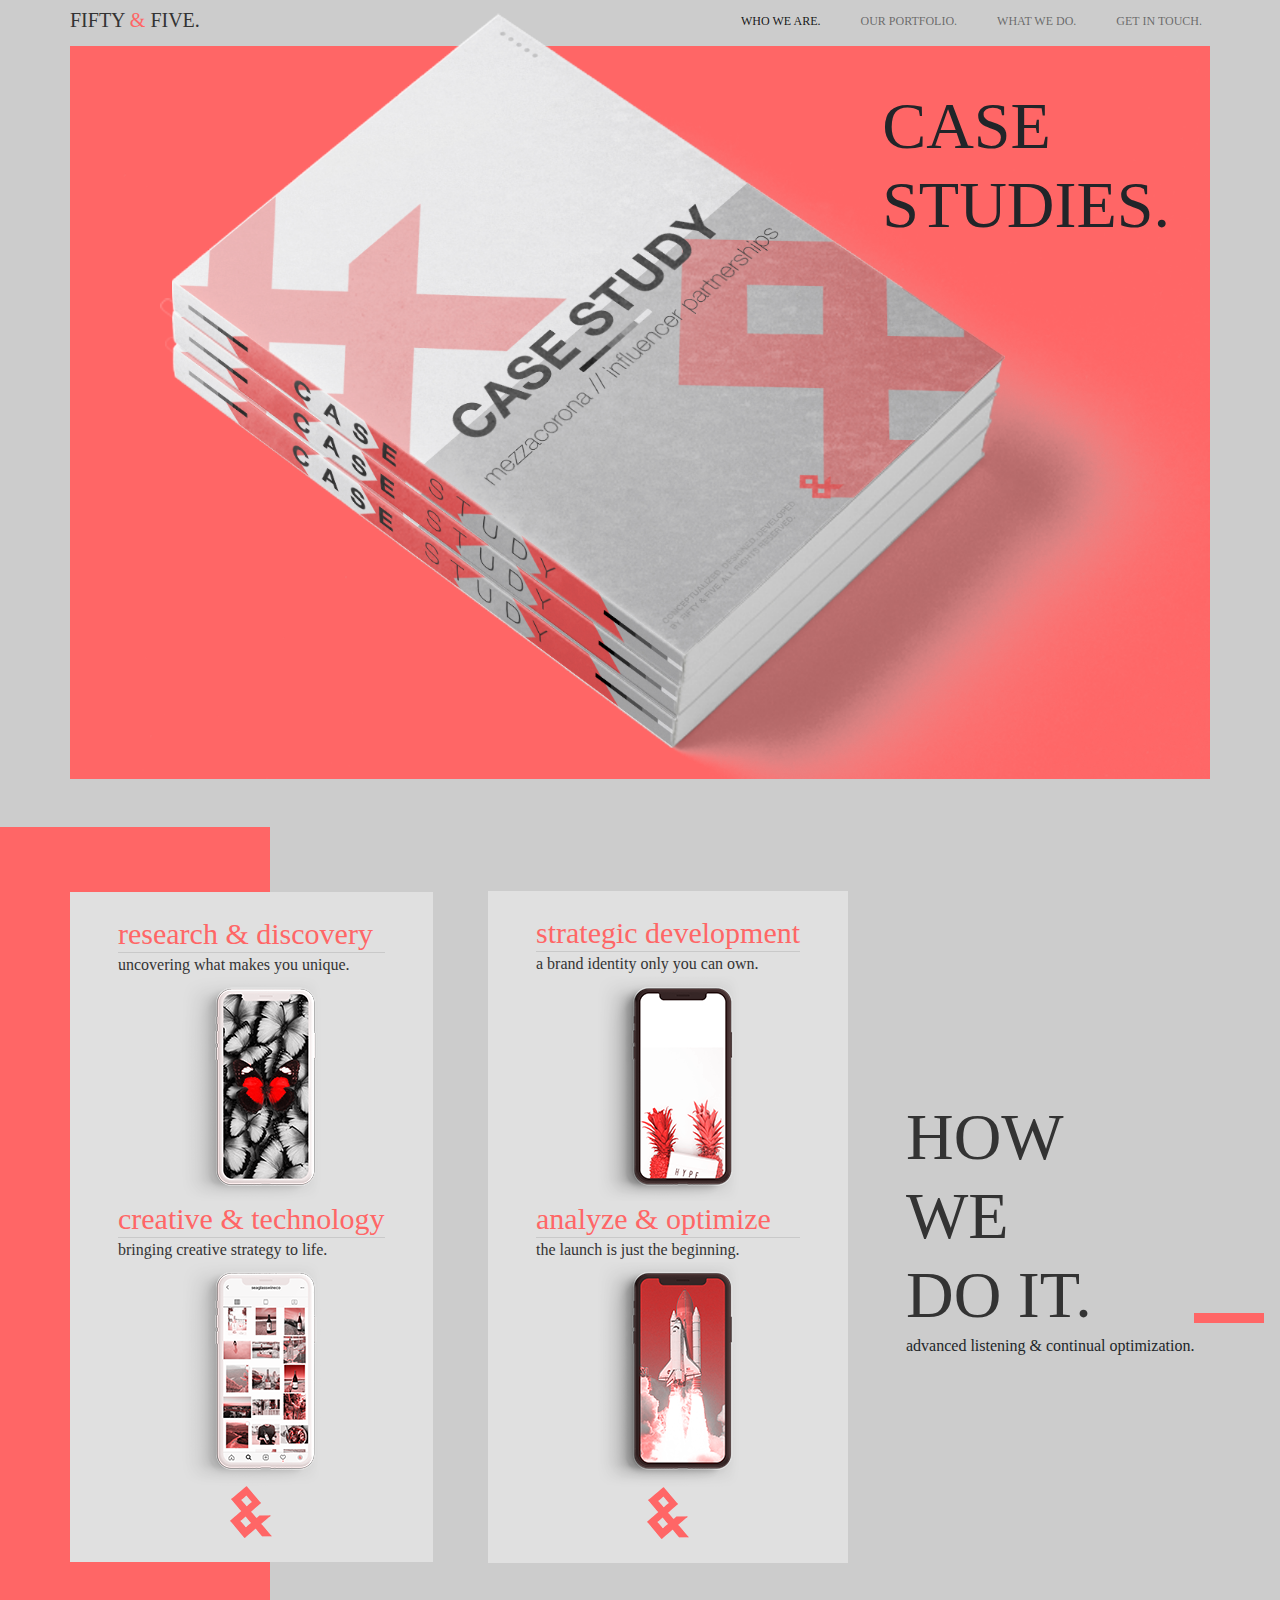
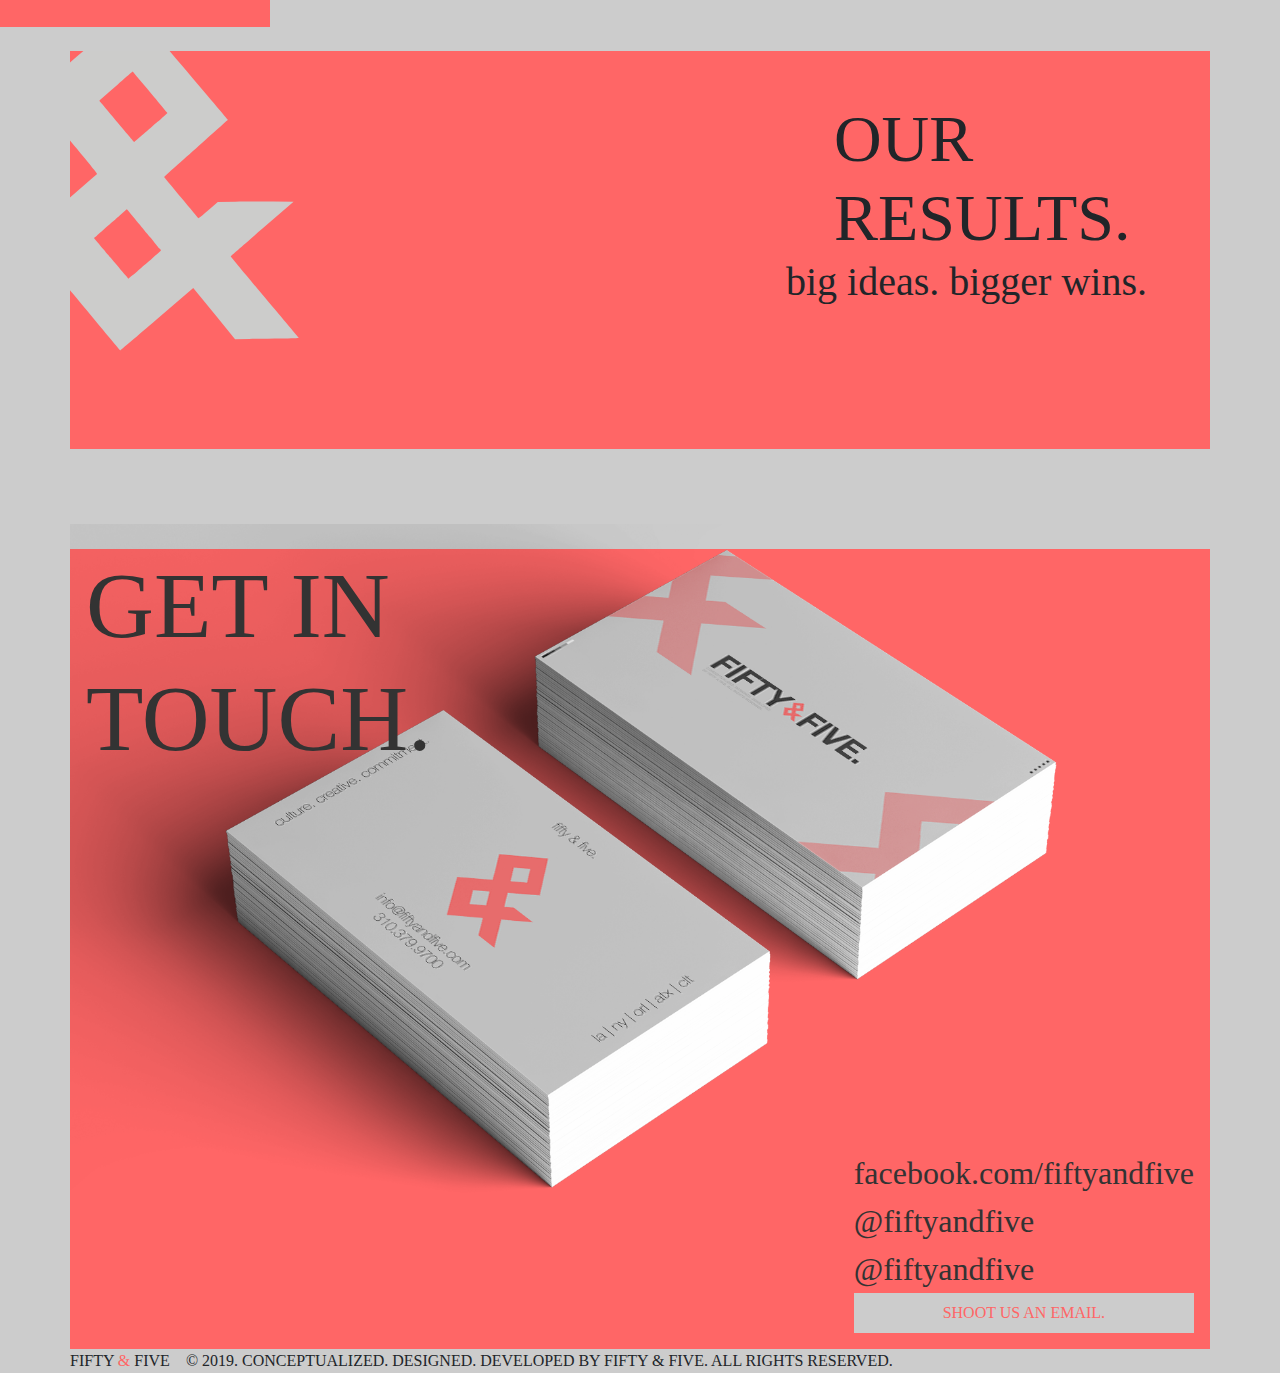
==== FiftyAndFive/buildout/case_studies.html @ cce362c5 "case studies page" ====
<html>
    <head>
    	<meta charset="utf-8" />
		<meta name="viewport" content="width=device-width,height=device-height,user-scalable=no,initial-scale=1.0,maximum-scale=1.0,minimum-scale=1.0,shrink-to-fit=no"
		/>
        <title>Fifty &amp; Five.</title>

        <link rel="stylesheet" href="https://maxcdn.bootstrapcdn.com/bootstrap/4.0.0/css/bootstrap.min.css" integrity="sha384-Gn5384xqQ1aoWXA+058RXPxPg6fy4IWvTNh0E263XmFcJlSAwiGgFAW/dAiS6JXm" crossorigin="anonymous">
		<link rel="stylesheet" type="text/css" media="screen" href="css/fiftyandfive.css">

        <script src="https://code.jquery.com/jquery-3.2.1.slim.min.js" integrity="sha384-KJ3o2DKtIkvYIK3UENzmM7KCkRr/rE9/Qpg6aAZGJwFDMVNA/GpGFF93hXpG5KkN" crossorigin="anonymous"></script>
		<script src="https://cdnjs.cloudflare.com/ajax/libs/popper.js/1.12.9/umd/popper.min.js" integrity="sha384-ApNbgh9B+Y1QKtv3Rn7W3mgPxhU9K/ScQsAP7hUibX39j7fakFPskvXusvfa0b4Q" crossorigin="anonymous"></script>
        
        <script src="https://maxcdn.bootstrapcdn.com/bootstrap/4.0.0/js/bootstrap.min.js" integrity="sha384-JZR6Spejh4U02d8jOt6vLEHfe/JQGiRRSQQxSfFWpi1MquVdAyjUar5+76PVCmYl" crossorigin="anonymous"></script>        
    </head>
    <body class="greybg">
        <div class="container mx-auto px-0">
            <div class="row px-0 mx-0">
                <div class="col px-0">
                    <a class="navbar-brand float-left darkgrey" href="#">FIFTY <span class="pink">&amp;</span> FIVE.</a>
                    <nav class="navbar navbar-expand-lg navbar-light float-right pt-1 pr-0 m-0">
                      <div class="collapse navbar-collapse" id="navbarNav">
                        <div class="d-block float-right">
                            <ul class="navbar-nav bold float-right darkgrey s-12">
                              <li class="nav-item active ">
                                <a class="nav-link" href="/#whoweare">WHO WE ARE.</span></a>
                              </li>
                              <li class="nav-item ml-4">
                                <a class="nav-link" href="/#ourportfolio">OUR PORTFOLIO.</a>
                              </li>
                              <li class="nav-item ml-4">
                                <a class="nav-link" href="/#whatwedo">WHAT WE DO.</a>
                              </li>
                               <li class="nav-item ml-4">
                                <a class="nav-link" href="/#getintouch">GET IN TOUCH.</a>
                              </li>
                            </ul>
                        </div>
                      </div>
                    </nav>

                </div>
            </div>
        	<div class="row px-0 mb-5 pinkbg mx-0">
        		<div class="col-xl p-0">
			        <div class="pinkbg">
                        <div class="position-absolute" style="top: 40px; right: 40px;">
                            <h2 class="drakgrey">CASE<br/>STUDIES.</h2>
                        </div>
                       <img class="img-fluid" src="images/case_studies_hero.png" style="margin-top:-7%"/>
                    </div>
        		</div>
        	</div>
            <div class="row px-0 my-4 row-reverse mx-0" style="width: 110%"> 
                <div class="col-xl text-center text-xl-left d-flex px-0">
                    <div class="align-self-center">
                        <a name="whatwedo"></a>
                        <div>
                            <h2 class="darkgrey">HOW<br/>WE<br/>DO IT.</h2>
                            <div class="position-absolute pinkbg" style="width: 70px; height:10px; right:60px; bottom:304px;"></div>
                        </div>
                        
                        <span class="thin">advanced listening &amp; continual optimization.</span>
                    </div>
                </div>
                <div class="col-xl d-flex px-0">
                    <div class="lightgreybg text-center text-xl-left align-self-center lightgreybg py-4 px-5">
                        <h3 class="pink thin s-30">strategic development</h3>
                        <hr class="my-0"/>
                        <span class="darkgrey bold">a brand identity only you can own.</span>
                        <div class="d-block text-center">
                            <img class="text-center img-fluid" src="images/cc_strategy_phone.png"/>
                        </div>
                        <h3 class="pink thin s-30">analyze &amp; optimize</h3>
                        <hr class="my-0"/>
                        <span class="darkgrey bold">the launch is just the beginning.</span>
                        <div class="d-block">
                            <img class="d-block img-fluid mx-auto" src="images/cc_analyze_phone.png"/>
                            <img class="d-block img-fluid mx-auto" src="images/cc_ff_amp.png"/>
                        </div>
                    </div>
                </div>

                <div class="col-xl d-flex px-0" style="min-height:800px;">
                    <div class="lightgreybg text-center text-xl-left align-self-center lightgreybg py-4 px-5">
                        <h3 class="pink thin s-30">research &amp; discovery</h3>
                        <hr class="my-0"/>
                        <span class="darkgrey bold">uncovering what makes you unique.</span>
                        <div class="d-block text-center">
                            <img class="text-center img-fluid" src="images/cc_rnd_phone.png"/>
                        </div>
                        <h3 class="pink thin s-30">creative &amp; technology</h3>
                        <hr class="my-0"/>
                        <span class="darkgrey bold">bringing creative strategy to life.</span>
                        <div class="d-block">
                            <img class="d-block img-fluid mx-auto" src="images/cc_cnt_phone.png"/>
                            <img class="d-block img-fluid mx-auto" src="images/cc_ff_amp.png"/>
                        </div>
                    </div>
                    <div class="pinkbg position-absolute h-100" style="margin-left:-100px; width:300px; z-index:-1;">
                    </div>
                </div>
            </div>
            <div class="row px-0 mb-5 pinkbg mx-0 pb-5">
                <div class="container pl-0">
                    <div class="row">
                        <div class="col">
                            <svg style="width: 400px;" id="Layer_1" data-name="Layer 1" xmlns="http://www.w3.org/2000/svg" viewBox="0 130 200.88 175"><defs><style>.cls-1{font-size:144px;font-family:HelveticaNeue-Bold, Helvetica Neue;font-weight:700;}.cls-1,.cls-2{fill:#cccccb;}</style></defs><g id="layer101"><path class="cls-2" d="M116.4,296.82c-13-15.71-23.62-28.67-23.62-28.81s8-7.16,17.81-15.62l18-15.64c.19-.18-2.81-3.87-16.27-20-16-19.14-16.48-19.75-16.16-20.06s11.68-9.93,25.57-21.65L147,153.75l.37.45c.2.25,10.83,12.77,23.62,27.84s23.28,27.47,23.3,27.54-7.19,6.53-16.05,14.35-16.07,14.28-16,14.36,3.86,4.68,8.53,10.27,8.59,10.25,8.68,10.38,1.29-.72,5-3.94l4.78-4.19,8.82-.11c4.85-.07,13.42-.1,19-.07l10.22.06-15.75,13.6c-8.66,7.48-15.78,13.69-15.82,13.81s7.64,9.36,17.07,20.56,17.17,20.4,17.2,20.48-4,.17-8.95.25-12.18.16-16.07.21l-7.06.11-9.06-11.06-10.5-12.83-1.44-1.74L158.6,309.74c-10,8.61-18.29,15.66-18.4,15.64S129.39,312.51,116.4,296.82Zm31-9.9c.34-.34,2.24-2,3-2.68.54-.45,1.35-1.16,1.79-1.59s1.22-1.08,1.7-1.45,1.54-1.27,2.33-2,2.13-1.91,3-2.63c1.34-1.11,1.53-1.34,1.37-1.63a2.23,2.23,0,0,0-.5-.57,9.82,9.82,0,0,1-1-1.11c-.37-.48-.87-1.09-1.11-1.34l-.53-.64c-.59-.79-1.67-2.1-2.19-2.69-.36-.39-.87-1-1.18-1.43a13,13,0,0,0-1.14-1.32c-.33-.36-.81-.92-1.06-1.27-.52-.68-2.17-2.67-2.47-3-.09-.09-.54-.64-1-1.21a21.28,21.28,0,0,0-1.37-1.7c-.34-.36-1.24-1.45-2-2.4a16.16,16.16,0,0,0-1.47-1.76,5.08,5.08,0,0,0-.78.65l-2.69,2.36c-1.09.95-2.11,1.84-2.25,2s-.83.73-1.49,1.3-1.16,1-1.07,1,0,.05-.16.12a47.73,47.73,0,0,0-4,3.48,2.57,2.57,0,0,1-.62.5,6.23,6.23,0,0,0-1.15,1c-.55.52-1.31,1.2-1.66,1.49l-.67.55,1,1.27a7.88,7.88,0,0,0,1.18,1.27.19.19,0,0,1,.17.2,21.81,21.81,0,0,0,2.5,3,8.6,8.6,0,0,1,1.07,1.33,8.82,8.82,0,0,0,.88,1,5.1,5.1,0,0,1,.79.9c-.05,0,.18.3.54.68s1.46,1.64,2.48,2.86c2.76,3.29,4.21,5,5.12,6.08.45.52,1,1.15,1.15,1.4l.35.43,1.45-1.2C146.7,287.57,147.4,287,147.45,286.92ZM149.26,219c4.29-3.8,5.3-4.67,6.71-5.87.8-.68,2.15-1.85,3-2.58s2.27-2,3.22-2.83l1.74-1.52-.93-1.11-2-2.41c-3-3.67-4.38-5.3-7.32-8.81l-3.76-4.47c-.3-.34-1.18-1.41-2-2.36l-1.4-1.74-.5.36c-.27.2-1.41,1.18-2.56,2.18s-3.2,2.85-4.6,4.08l-4.38,3.85c-1,.89-2.47,2.16-3.28,2.84a13.48,13.48,0,0,0-1.47,1.35,6.9,6.9,0,0,0,.74.91c.39.45,1.47,1.74,2.4,2.86s2.32,2.79,3.07,3.71,3.24,3.84,5.48,6.53c5.64,6.71,5.69,6.78,5.85,6.73S148.24,219.89,149.26,219Z" transform="translate(-115, -45)"/></g></svg>
                        </div>
                        <div class="col">
                            <div class="d-relative">
                                <div class="float-right pt-5 pr-5">
                                    <div class="ml-5">
                                        <h2>OUR<br/>RESULTS.</h2>
                                    </div>
                                    <h2 class="thin s-40 mb-3">big ideas. bigger wins.</h2>
                                    <div class="d-relative">
                                        <!-- <div class="greybg position-absolute" style="height:10px; width: 300px; right:190px;"></div> -->
                                    </div>
                                    
                                </div>
                            </div>
                        </div>
                    </div>
                    <div class="row">
                        <div class="col">
                            
                        </div>
                        <div class="col">

                        </div>
                    </div>
                </div>
            </div>
            <div class="row pinkbg mx-0" style="margin-top:100px;">
                <div class="col p-3"  style="min-height:800px; padding-top: 0px !important;">
                    <img src="images/cards.png" class="img-fluid position-absolute" style="top:-25px; right: 0px; z-index: 0;"/>
                    <a name="getintouch"></a>
                    <h2 class="darkgrey position-absolute s-94 mt-0" style="z-index: 1;">GET IN<br/>TOUCH.</h2>
                    <div class="position-absolute m-3" style="z-index: 1; bottom: 0px; right: 0px">
                        <div>
                            <a class="thin darkgrey s-32" href="https://facebook.com/fiftyandfive">facebook.com/fiftyandfive</a>
                        </div>
                        <div>
                            <a class="thin darkgrey s-32" href="https://twitter.com/fiftyandfive">@fiftyandfive</a>
                        </div>
                        <div>
                            <a class="thin darkgrey s-32" href="https://instagram.com/fiftyandfive">@fiftyandfive</a>
                        </div>
                        <div class="greybg text-center p-2">
                            <a href="mailto:info@fiftyandfive.com" class="pink bold">SHOOT US AN EMAIL.</a>
                        </div>
                    </div>
                </div>                
            </div>
            <div class="row mx-0">
                <span class="mr-3">FIFTY <span class="pink">&amp;</span> FIVE</span>
                <span>&copy; 2019. CONCEPTUALIZED. DESIGNED. DEVELOPED BY FIFTY & FIVE. ALL RIGHTS RESERVED.</span>
            </div>
        </div>
    </body>
</html>
---- FiftyAndFive/buildout/css/fiftyandfive.css ----
body {
	font-family: "Helvetica Neue", Helvetica, Arial, sans-serif;
}

a, span, h1, h2, h3, h4, span {
	font-family: "HelveticaNeue-Bold";
	font-weight: normal;
	padding: 0;
	margin: 0;
	color: #3333333;
}

a:hover { text-decoration: none; color: inherit; opacity: 0.7; }

h1 {	font-size: 124px;	}
h2 {	font-size: 66px;	}
h3 {	font-size: 32px;	}


/* Custom Classes */

.s-94 { font-size: 94px; 	}
.s-40 { font-size: 40px; 	}
.s-32 { font-size: 32px; 	}
.s-30 { font-size: 30px; 	}
.s-24 { font-size: 24px;	}
.s-12 { font-size: 12px;	}

.pink { 	color: #ff6666; }
.midgrey { 	color: #666666; }
.darkgrey { color: #333333; }
.grey { 	color: #cccccc; }

.pinkbg { 	background-color: #ff6666; }
.whitebg {	background-color: #ffffff; }
.greybg {	background-color: #cccccc; }
.lightgreybg { background-color: #e0e0e0; }

.smalltext { font-size: 12px; }

.thin { 	 font-family: "HelveticaNeue-Thin";}
.bold {		 font-family: "HelveticaNeue-Bold";}

.logosize { font-size:250px; line-height: 1;}

.row-reverse { flex-direction: row-reverse; }
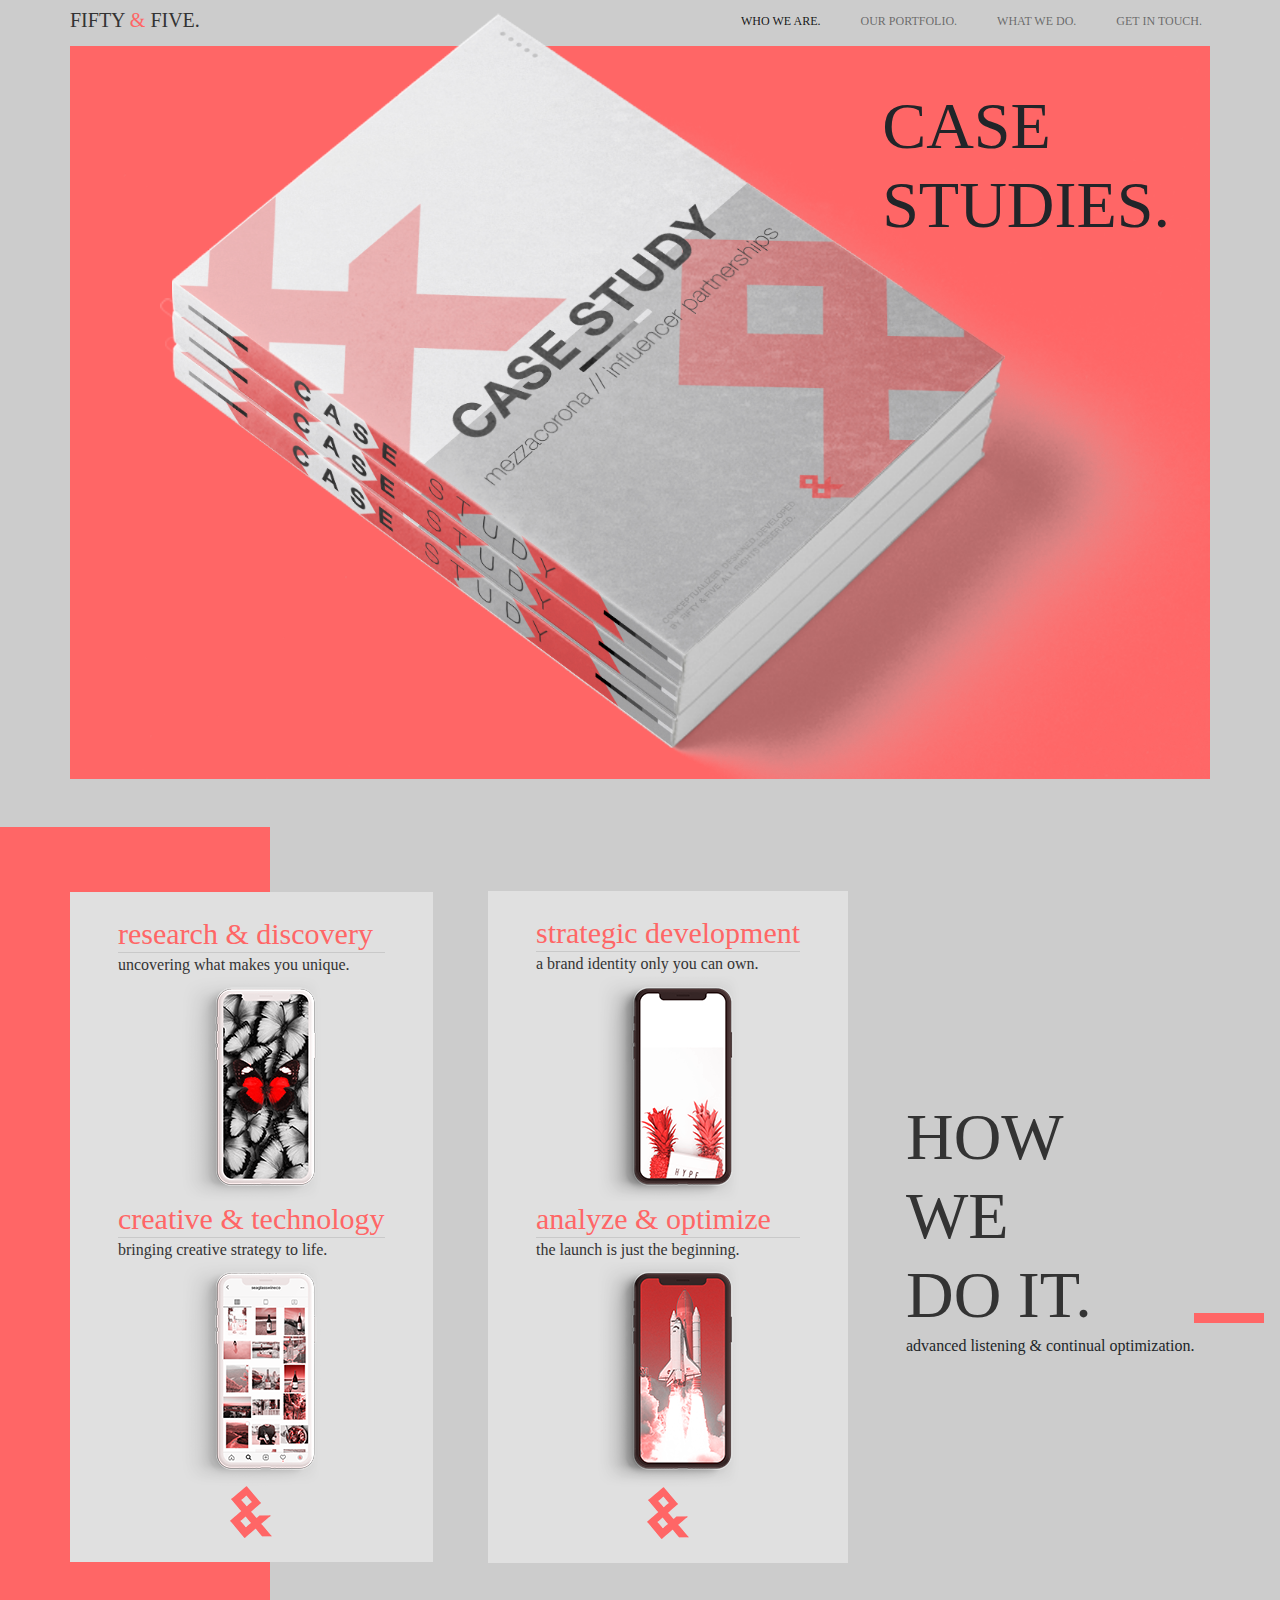
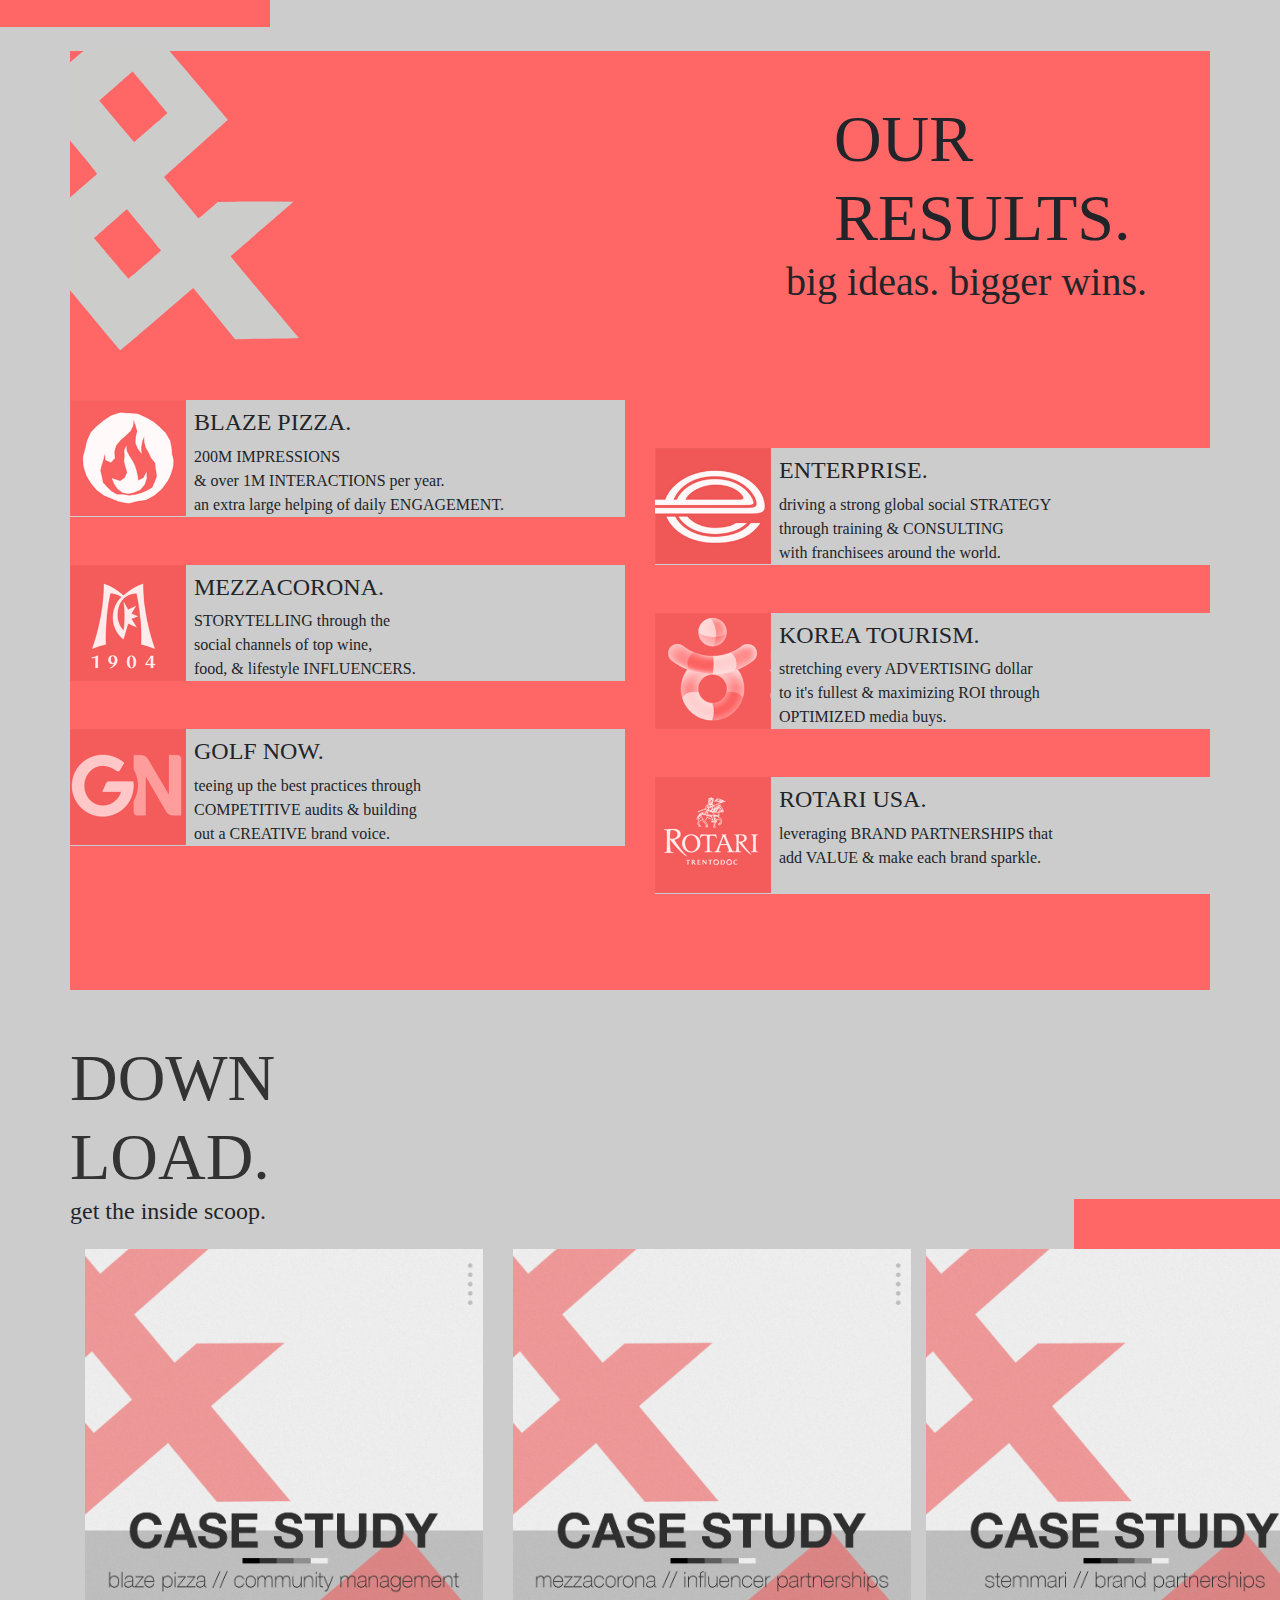
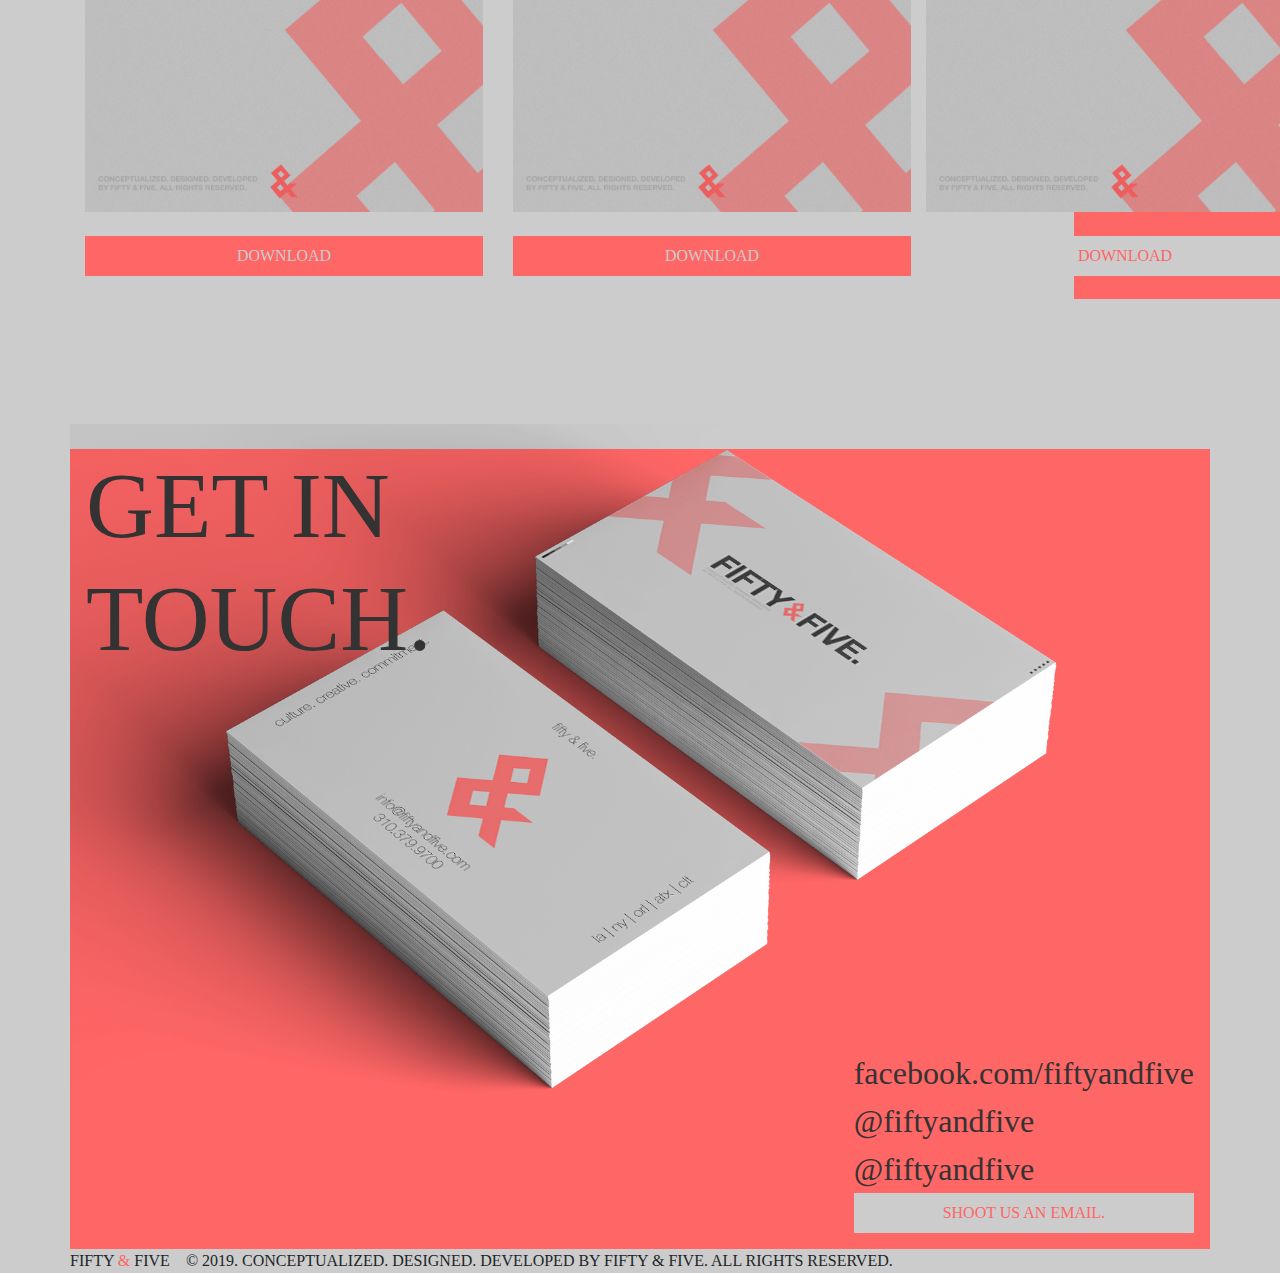
==== commit 78694394: "more buildout" ====
--- a/FiftyAndFive/buildout/case_studies.html
+++ b/FiftyAndFive/buildout/case_studies.html
@@ -123,15 +123,110 @@
                         </div>
                     </div>
                     <div class="row">
-                        <div class="col">
-                            
-                        </div>
-                        <div class="col">
-
-                        </div>
-                    </div>
-                </div>
-            </div>
+                        <div class="col-sm">
+                            <div class="d-relative greybg mb-5">
+                                <div class="float-left">
+                                    <img width="116" height="116" src="images/logos/Blaze Pizza Case Study Logo.png" class="mr-2"/>
+                                </div>
+                                <h4 class="py-2">BLAZE PIZZA.</h4>
+                                <span class="thin">200M IMPRESSIONS<br/>
+                                &amp; over 1M INTERACTIONS per year.<br/>
+                                an extra large helping of daily ENGAGEMENT.
+                                </span>                                
+                            </div>
+                            <div class="d-relative greybg mb-5">
+                                <div class="float-left">
+                                    <img width="116" height="116" src="images/logos/Mezzacorona Case Study Logo.png" class="mr-2"/>
+                                </div>
+                                <h4 class="py-2">MEZZACORONA.</h4>
+                                <span class="thin">STORYTELLING through the <br/>
+                                social channels of top wine, <br/>
+                                food, & lifestyle INFLUENCERS.
+                                </span>
+                            </div>
+
+                            <div class="d-relative greybg mb-5">
+                                <div class="float-left">
+                                    <img width="116" height="116" src="images/logos/Golf Now Case Study Logo.png" class="mr-2"/>
+                                </div>
+                                <h4 class="py-2">GOLF NOW.</h4>
+                                <span class="thin">teeing up the best practices through<br/>
+                                COMPETITIVE audits & building <br/>
+                                out a CREATIVE brand voice.
+                                </span>
+                            </div>
+                        </div>
+                        <div class="col-sm pt-5 pr-0">
+                            <div class="d-relative greybg mb-5">
+                                <div class="float-left">
+                                    <img width="116" height="116" src="images/logos/Enterprise Case Study Logo.png" class="mr-2" class="mr-2"/>
+                                </div>
+                                <h4 class="py-2">ENTERPRISE.</h4>
+                                <span class="thin">driving a strong global social STRATEGY <br/>
+                                through training & CONSULTING <br/>
+                                with franchisees around the world.
+                                </span>                                
+                            </div>
+                            <div class="d-relative greybg mb-5">
+                                <div class="float-left">
+                                    <img width="116" height="116" src="images/logos/Korea Tourism Case Study Logo.png" class="mr-2"/>
+                                </div>
+                                <h4 class="py-2">KOREA TOURISM.</h4>
+                                <span class="thin">stretching every ADVERTISING dollar<br/>
+                                to it's fullest & maximizing ROI through <br/>
+                                OPTIMIZED media buys.
+                                </span>
+                            </div>
+
+                            <div class="d-relative greybg mb-5">
+                                <div class="float-left">
+                                    <img width="116" height="116" src="images/logos/Rotari Case Study Logo.png" class="mr-2"/>
+                                </div>
+                                <h4 class="py-2">ROTARI USA.</h4>
+                                <span class="thin">leveraging BRAND PARTNERSHIPS that <br/>
+                                add VALUE & make each brand sparkle.<br/><br/>
+                                </span>
+                            </div>
+                        </div>
+                    </div>
+                </div>
+            </div>
+            
+                <div class="col-xl text-center text-xl-left d-flex px-0">
+                    <div class="">
+                        <div>
+                            <h2 class="darkgrey">DOWN<br/>LOAD.</h2>
+                            <h4 class="thin">get the inside scoop.</h4>
+                            <div class="position-absolute pinkbg" style="width: 70px; height:10px; right:60px; bottom:304px;"></div>
+                        </div>
+                    </div>
+                </div>
+            
+            <div class="row px-0 my-4 mx-0" style="width: 110%"> 
+                <div class="col-xl">
+                    <div class="text-center">
+                        <img src="images/logos/Blaze Pizza Case Study Cover.png" class="img-fluid"/>
+                        <a href="pdf/Blaze Pizza Case Study.pdf" class="grey pinkbg d-block py-2 mt-4">DOWNLOAD</a>
+                    </div>
+                </div>
+
+                <div class="col-xl">
+                    <div class="text-center">
+                        <img src="images/logos/Mezzacorona Case Study Cover.png" class="img-fluid"/>
+                        <a href="pdf/Mezzacorona Case Study.pdf" class="grey pinkbg d-block py-2 mt-4">DOWNLOAD</a>
+                    </div>
+                </div>
+
+                <div class="col-xl d-flex px-0" style="min-height:700px;">
+                    <div class="text-center">
+                        <img src="images/logos/Stemmari Case Study Cover.png" class="img-fluid"/>
+                        <a href="pdf/Stemmari Case Study.pdf" class="greybg pink d-block py-2 mt-4">DOWNLOAD</a>
+                    </div>
+                    <div class="pinkbg position-absolute h-100" style="right:-100px; width:350px; z-index:-1; margin-right: 0px; margin-top:-50px;">
+                    </div>
+                </div>
+            </div>
+
             <div class="row pinkbg mx-0" style="margin-top:100px;">
                 <div class="col p-3"  style="min-height:800px; padding-top: 0px !important;">
                     <img src="images/cards.png" class="img-fluid position-absolute" style="top:-25px; right: 0px; z-index: 0;"/>
